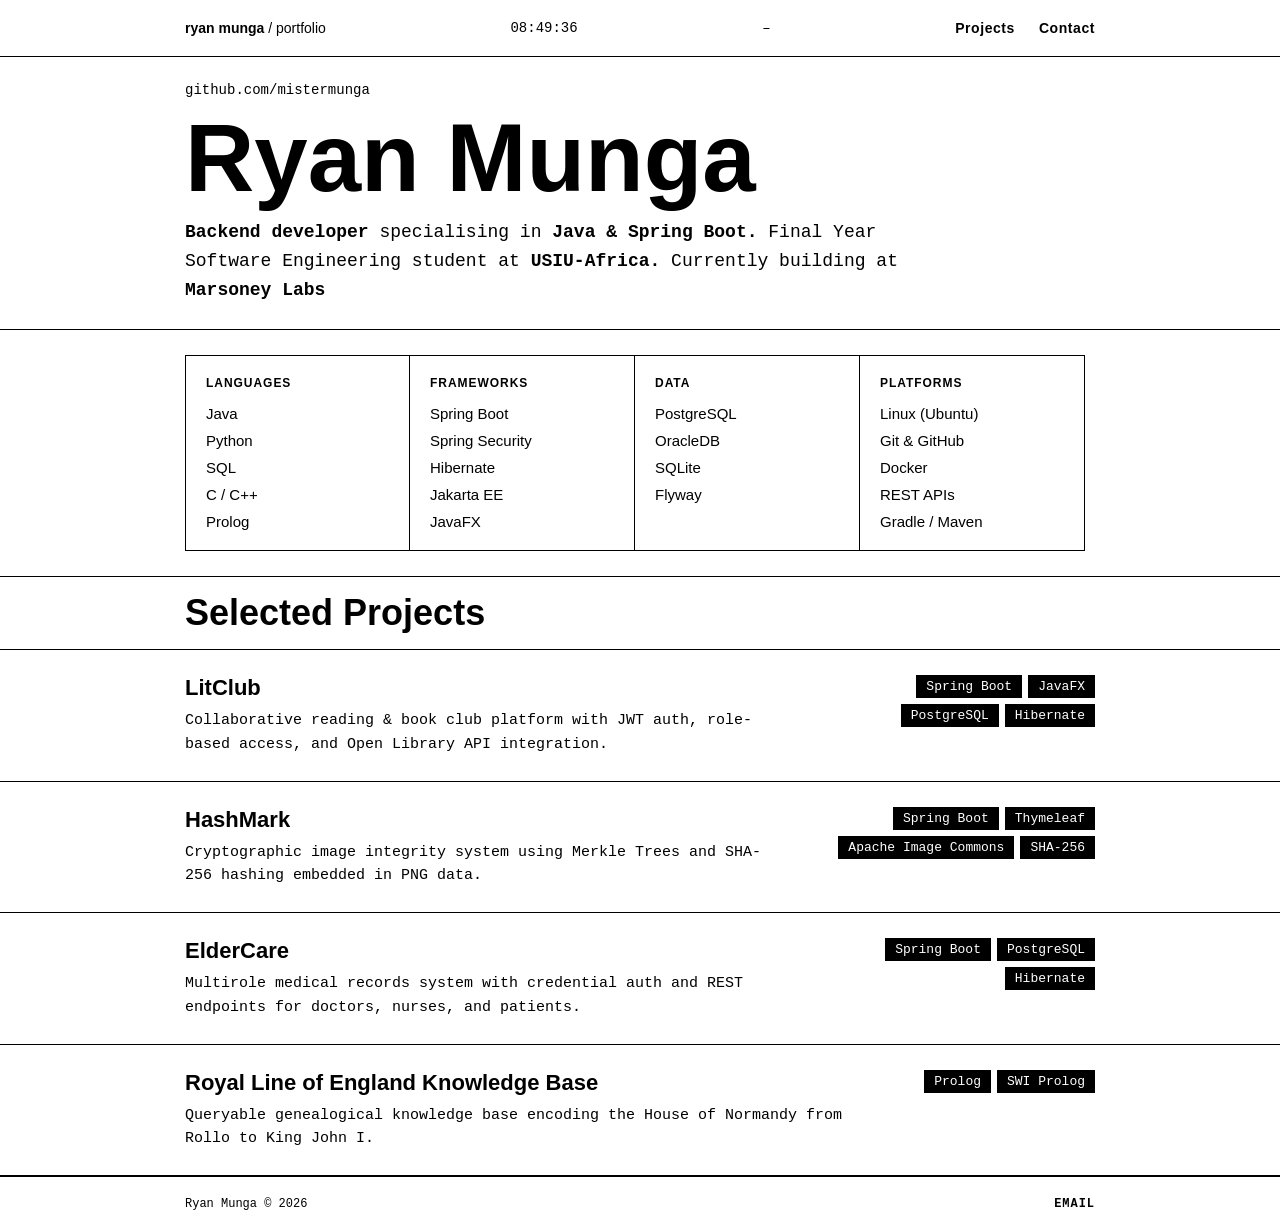
==== resources/index.html @ 0aa8167a "moved web files to a resources folder" ====
<!DOCTYPE html>
<html lang="en">
    <head>
        <meta charset="UTF-8"/>
        <meta name="viewport" content="width=device-width, initial-scale=1.0"/>
        <title>Ryan Munga</title>
        <link rel="stylesheet" href="index-styles.css">
        <link rel="preconnect" href="https://fonts.cdnfonts.com">
        <link href="https://fonts.cdnfonts.com/css/ibm-plex-sans" rel="stylesheet">
        <link href="https://fonts.cdnfonts.com/css/ibm-plex-mono" rel="stylesheet">

        <script src="script.js" defer></script>
    </head>
    <body>
        <header>
            <div class = "container">
                <div class="header-title">
                    <strong>ryan munga</strong> <span>/ portfolio</span>
                </div>
                <div id="clock"></div>
                <div id="weather"></div>
                <nav>
                    <a href="#projects-section">Projects</a>
                    <a href="mailto:ryan.munga.njeru@gmail.com">Contact</a>
                </nav>
            </div>
        </header>
        <main>
            <!-- hero section -->
            <section id="bio">
                <div class = "container">
                    <a href="https://github.com/mistermunga" class="tagline-link">github.com/mistermunga</a>
                    <h1>Ryan Munga</h1>
                    <p>Backend developer <span>specialising in</span> Java &amp; Spring Boot. <span>Final Year Software Engineering student at</span> USIU-Africa. <span>Currently building at</span> Marsoney Labs</p>
                </div>
            </section>
            <!-- Skills grid -->
            <section id="skills-section">
                <div class = "container">
                    <div class="skills-container">
                        <h4>LANGUAGES</h4>
                        <ul>
                            <li>Java</li>
                            <li>Python</li>
                            <li>SQL</li>
                            <li>C / C++</li>
                            <li>Prolog</li>
                        </ul>
                    </div>
                    <div class="skills-container">
                        <h4>FRAMEWORKS</h4>
                        <ul>
                            <li>Spring Boot</li>
                            <li>Spring Security</li>
                            <li>Hibernate</li>
                            <li>Jakarta EE</li>
                            <li>JavaFX</li>
                        </ul>
                    </div>
                    <div class="skills-container">
                        <h4>DATA</h4>
                        <ul>
                            <li>PostgreSQL</li>
                            <li>OracleDB</li>
                            <li>SQLite</li>
                            <li>Flyway</li>
                        </ul>
                    </div>
                    <div class="skills-container">
                        <h4>PLATFORMS</h4>
                        <ul>
                            <li>Linux (Ubuntu)</li>
                            <li>Git &amp; GitHub</li>
                            <li>Docker</li>
                            <li>REST APIs</li>
                            <li>Gradle / Maven</li>
                        </ul>
                    </div>
                </div>
            </section>
            <!-- Projects section -->
            <section id="projects-section">
                <div class="projects-title">
                    <div class = "container">
                        <h2>Selected Projects</h2>
                    </div>
                </div>
                <div class="project-card">
                    <div class="container">
                        <div class="project-description">
                            <h3><a href="https://github.com/mistermunga/LitClub">LitClub</a></h3>
                            <p>Collaborative reading &amp; book club platform  with JWT auth, role-based access, and Open Library API integration.</p>
                        </div>
                        <div class="project-technologies">
                            <span>
                                <span>Spring Boot</span>
                                <span>JavaFX</span>
                                <span>PostgreSQL</span>
                                <span>Hibernate</span>
                            </span>
                        </div>
                    </div>
                </div>
                <div class="project-card">
                    <div class="container">
                        <div class="project-description">
                            <h3><a href="https://github.com/mistermunga/Hashmark">HashMark</a></h3>
                            <p>Cryptographic image integrity system using Merkle Trees and SHA-256 hashing embedded in PNG data.</p>
                        </div>
                        <div class="project-technologies">
                            <span>
                                <span>Spring Boot</span>
                                <span>Thymeleaf</span>
                                <span>Apache Image Commons</span>
                                <span>SHA-256</span>
                            </span>
                        </div>
                    </div>
                </div>
                <div class="project-card">
                    <div class="container">
                        <div class="project-description">
                            <h3><a href="https://github.com/mistermunga/ElderCare">ElderCare</a></h3>
                            <p>Multirole medical records system with credential auth and REST endpoints for doctors, nurses, and patients.</p>
                        </div>
                        <div class="project-technologies">
                            <span>
                                <span>Spring Boot</span>
                                <span>PostgreSQL</span>
                                <span>Hibernate</span>
                            </span>
                        </div>
                    </div>
                </div>
                <div class="project-card">
                    <div class="container">
                        <div class="project-description">
                            <h3><a href="https://github.com/mistermunga/Royal-Line-of-England-KB">Royal Line of England Knowledge Base</a></h3>
                            <p>Queryable genealogical knowledge base encoding the House of Normandy from Rollo to King John I.</p>
                        </div>
                        <div class="project-technologies">
                            <span>
                                <span>Prolog</span>
                                <span>SWI Prolog</span>
                            </span>
                        </div>
                    </div>
                </div>
            </section>
        </main>
        <footer>
            <div class = "container">
                <span>Ryan Munga &copy; 2026</span>
            <span><a href="mailto:ryan.munga.njeru@gmail.com">EMAIL</a></span>
            </div>
        </footer>
    </body>
</html>
---- resources/index-styles.css ----
/* Styling for the Index Page */

* {
    box-sizing: border-box;
    margin: 0;
    padding: 0;
}

body {
    font-family: "IBM Plex Mono", monospace;
    font-size: 16px;
}

h1, h2, h3, h4, .header-title, li {
    font-family: "IBM Plex Sans", sans-serif;
}

strong {
    font-weight: bold;
}


/* === Layout Container === */

.container {
    max-width: 960px;
    margin: 0 auto;
    padding: 0 25px;
}


/* === Header === */

header {
    font-size: 14px;
    font-weight: lighter;
    border-bottom: black 1px solid;
}

header .container {
    display: flex;
    justify-content: space-between;
    align-items: center;
    padding-top: 20px;
    padding-bottom: 20px;
}

nav {
    font-weight: normal;
    display: flex;
    gap: 24px;
}

nav a {
    text-decoration: none;
    color: black;
    font-family: "IBM Plex Sans", sans-serif;
    font-size: 14px;
    font-weight: bold;
    letter-spacing: 0.04em;
}

nav a:hover {
    text-decoration: underline;
}

.header-title {
    font-size: 14px;
}

.header-title span {
    font-weight: lighter;
}


/* === Hero === */

h1 {
    font-weight: bolder;
    font-size: 96px;
    line-height: 1;
    margin: 12px 0;
}

#bio {
    font-size: 18px;
    border-bottom: black 1px solid;
}

#bio .container {
    padding-top: 25px;
    padding-bottom: 25px;
}

#bio p span {
    opacity: 0;
    transition: opacity 0.8s ease;
    font-weight: normal;
}

#bio p span.text-visible {
    opacity: 1;
}

.tagline-link {
    font-family: "IBM Plex Mono", monospace;
    font-weight: lighter;
    font-size: 14px;
    color: black;
    text-decoration: none;
    display: block;
    margin-bottom: 4px;
}

.tagline-link:hover {
    text-decoration: underline;
}

#bio p {
    font-size: 18px;
    line-height: 1.6;
    max-width: 720px;
    font-weight: bold;
}


/* === Skills === */

#skills-section {
    font-size: 16px;
    border-bottom: black 1px solid;
}

#skills-section .container {
    display: flex;
    padding-top: 25px;
    padding-bottom: 25px;
    gap: 0;
}

.skills-container {
    border: black 1px solid;
    padding: 20px;
    width: 225px;
}

.skills-container + .skills-container {
    border-left: none;
}

h4 {
    font-size: 12px;
    font-weight: bold;
    letter-spacing: 0.08em;
    padding-bottom: 15px;
}

li {
    margin-bottom: 10px;
    font-family: "IBM Plex Sans", sans-serif;
    font-size: 15px;
}

li:last-child {
    margin-bottom: 0;
}

ul {
    list-style-type: none;
}


/* === Projects === */

#projects-section {
    font-size: 16px;
}

.projects-title {
    border-bottom: black 1px solid;
}

.projects-title .container {
    padding-top: 15px;
    padding-bottom: 15px;
}

h2 {
    font-size: 36px;
    font-weight: bold;
}

h3 {
    font-size: 22px;
    font-weight: bold;
    margin-bottom: 8px;
}

h3 a {
    color: black;
    text-decoration: none;
}

h3 a:hover {
    text-decoration: underline;
}

.project-card {
    border-bottom: black 1px solid;
}

.project-card .container {
    display: flex;
    justify-content: space-between;
    align-items: flex-start;
    gap: 40px;
    padding-top: 25px;
    padding-bottom: 25px;
}

.project-description {
    flex: 1;
}

.project-description p {
    font-size: 15px;
    line-height: 1.55;
    color: black;
}

.project-technologies {
    display: flex;
    flex-shrink: 0;
    align-items: flex-start;
}

.project-technologies > span {
    display: flex;
    flex-wrap: wrap;
    justify-content: flex-end;
    gap: 6px;
    max-width: 280px;
}

.project-technologies span span {
    font-family: "IBM Plex Mono", monospace;
    font-size: 13px;
    background-color: black;
    color: white;
    padding: 4px 10px;
    white-space: nowrap;
}


/* === Footer === */

footer {
    font-size: 12px;
    font-weight: lighter;
    border-top: black 1px solid;
    font-family: "IBM Plex Mono", monospace;
}

footer .container {
    display: flex;
    justify-content: space-between;
    align-items: center;
    padding-top: 20px;
    padding-bottom: 20px;
}

footer a {
    color: black;
    text-decoration: none;
    font-weight: bold;
    letter-spacing: 0.08em;
}

footer a:hover {
    text-decoration: underline;
}
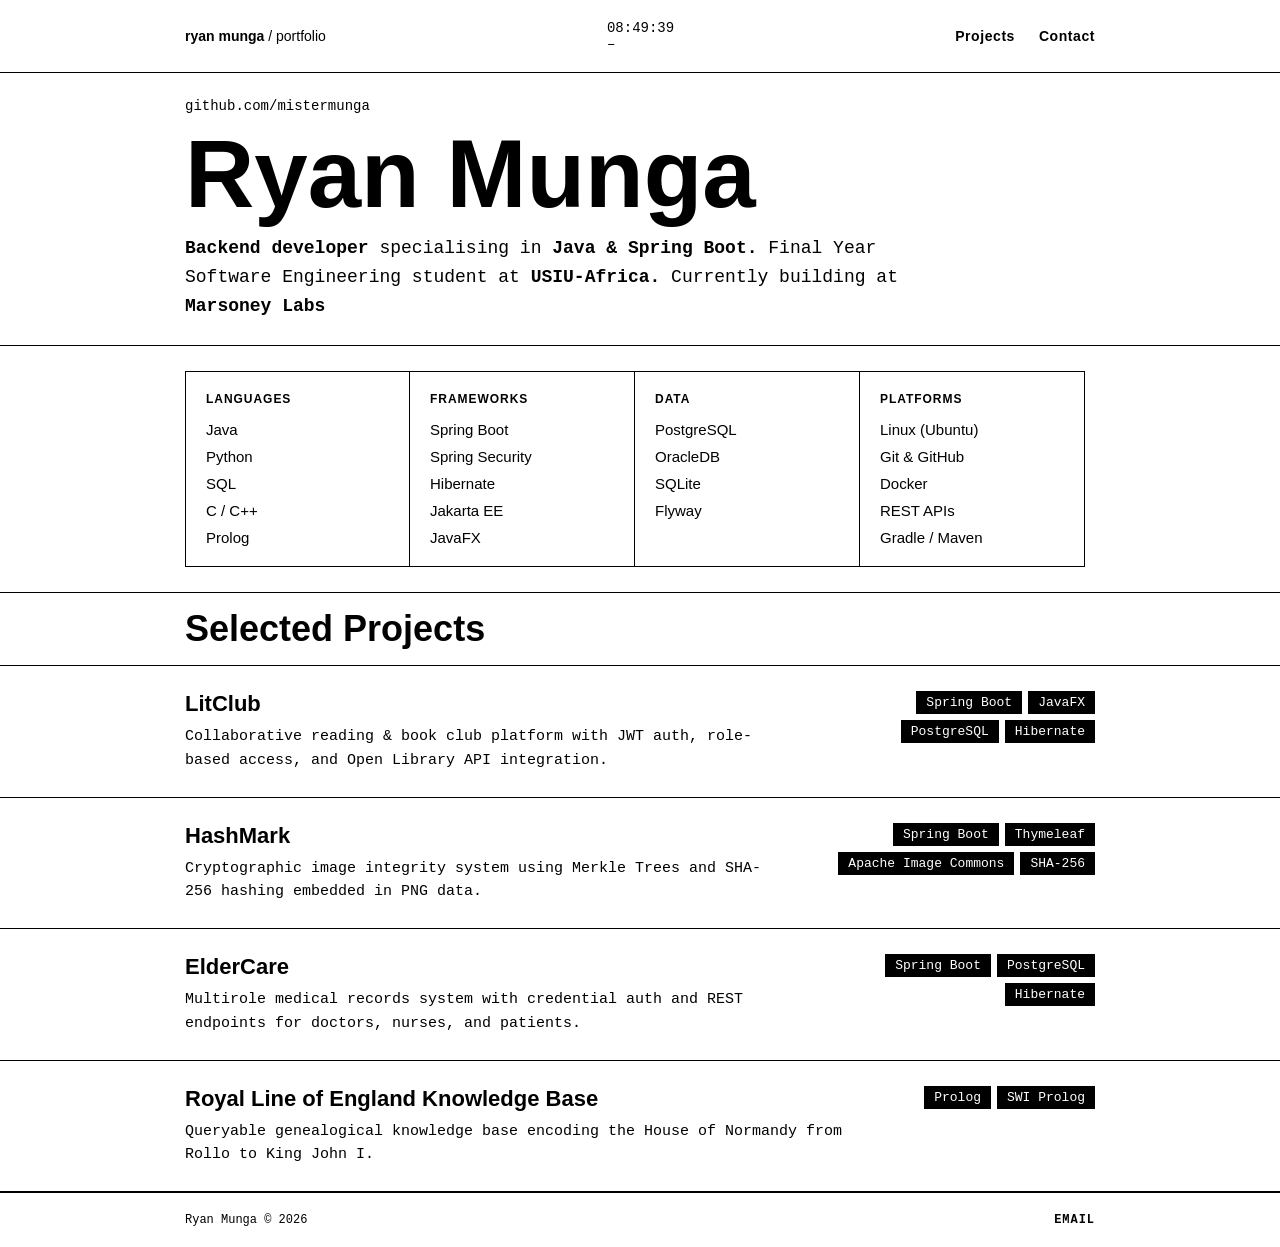
==== commit 6213cb68: "put the clock and weather info in a div" ====
--- a/resources/index.html
+++ b/resources/index.html
@@ -17,8 +17,10 @@
                 <div class="header-title">
                     <strong>ryan munga</strong> <span>/ portfolio</span>
                 </div>
-                <div id="clock"></div>
-                <div id="weather"></div>
+                <div class="dynamic-data">
+                    <div id="clock"></div>
+                    <div id="weather"></div>
+                </div>
                 <nav>
                     <a href="#projects-section">Projects</a>
                     <a href="mailto:ryan.munga.njeru@gmail.com">Contact</a>
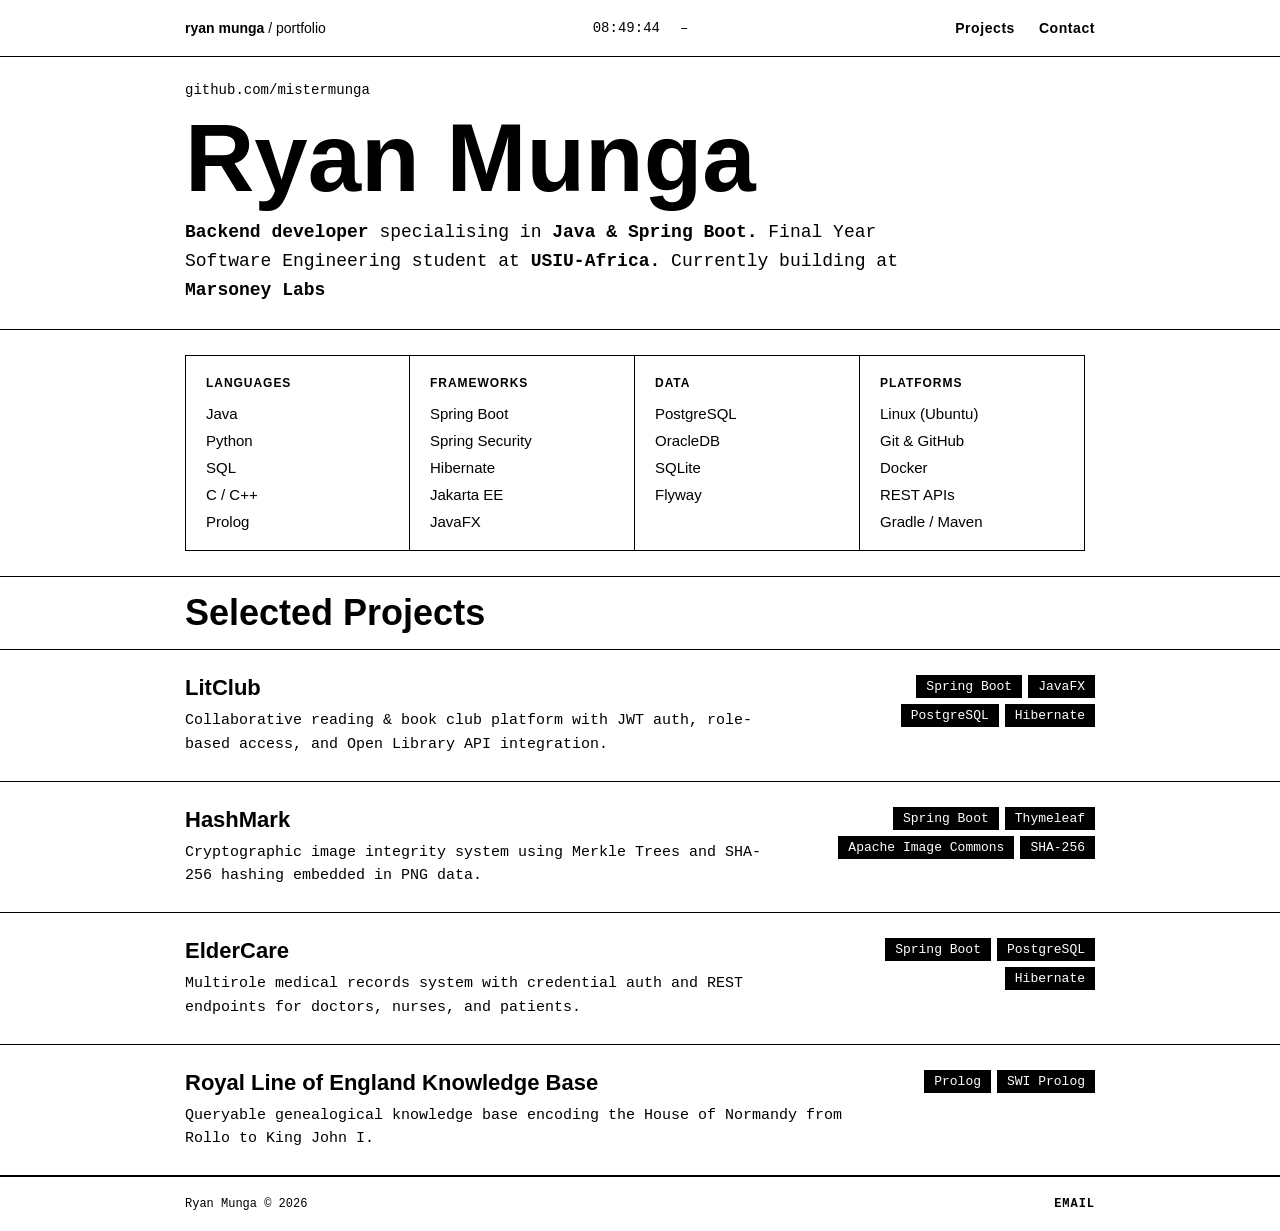
==== commit d88ddeb3: "made github open in new tab" ====
--- a/resources/index.html
+++ b/resources/index.html
@@ -31,7 +31,7 @@
             <!-- hero section -->
             <section id="bio">
                 <div class = "container">
-                    <a href="https://github.com/mistermunga" class="tagline-link">github.com/mistermunga</a>
+                    <a href="https://github.com/mistermunga" class="tagline-link" target="_blank">github.com/mistermunga</a>
                     <h1>Ryan Munga</h1>
                     <p>Backend developer <span>specialising in</span> Java &amp; Spring Boot. <span>Final Year Software Engineering student at</span> USIU-Africa. <span>Currently building at</span> Marsoney Labs</p>
                 </div>
--- a/resources/index-styles.css
+++ b/resources/index-styles.css
@@ -45,6 +45,13 @@
     padding-bottom: 20px;
 }
 
+header .dynamic-data {
+    display: flex;
+    flex-direction: row;
+    align-items: center;
+    justify-content: space-between;
+}
+
 nav {
     font-weight: normal;
     display: flex;
@@ -70,6 +77,15 @@
 
 .header-title span {
     font-weight: lighter;
+}
+
+#clock {
+    display: inline;
+}
+
+#weather {
+    display: inline;
+    padding-left: 20px;
 }
 
 
